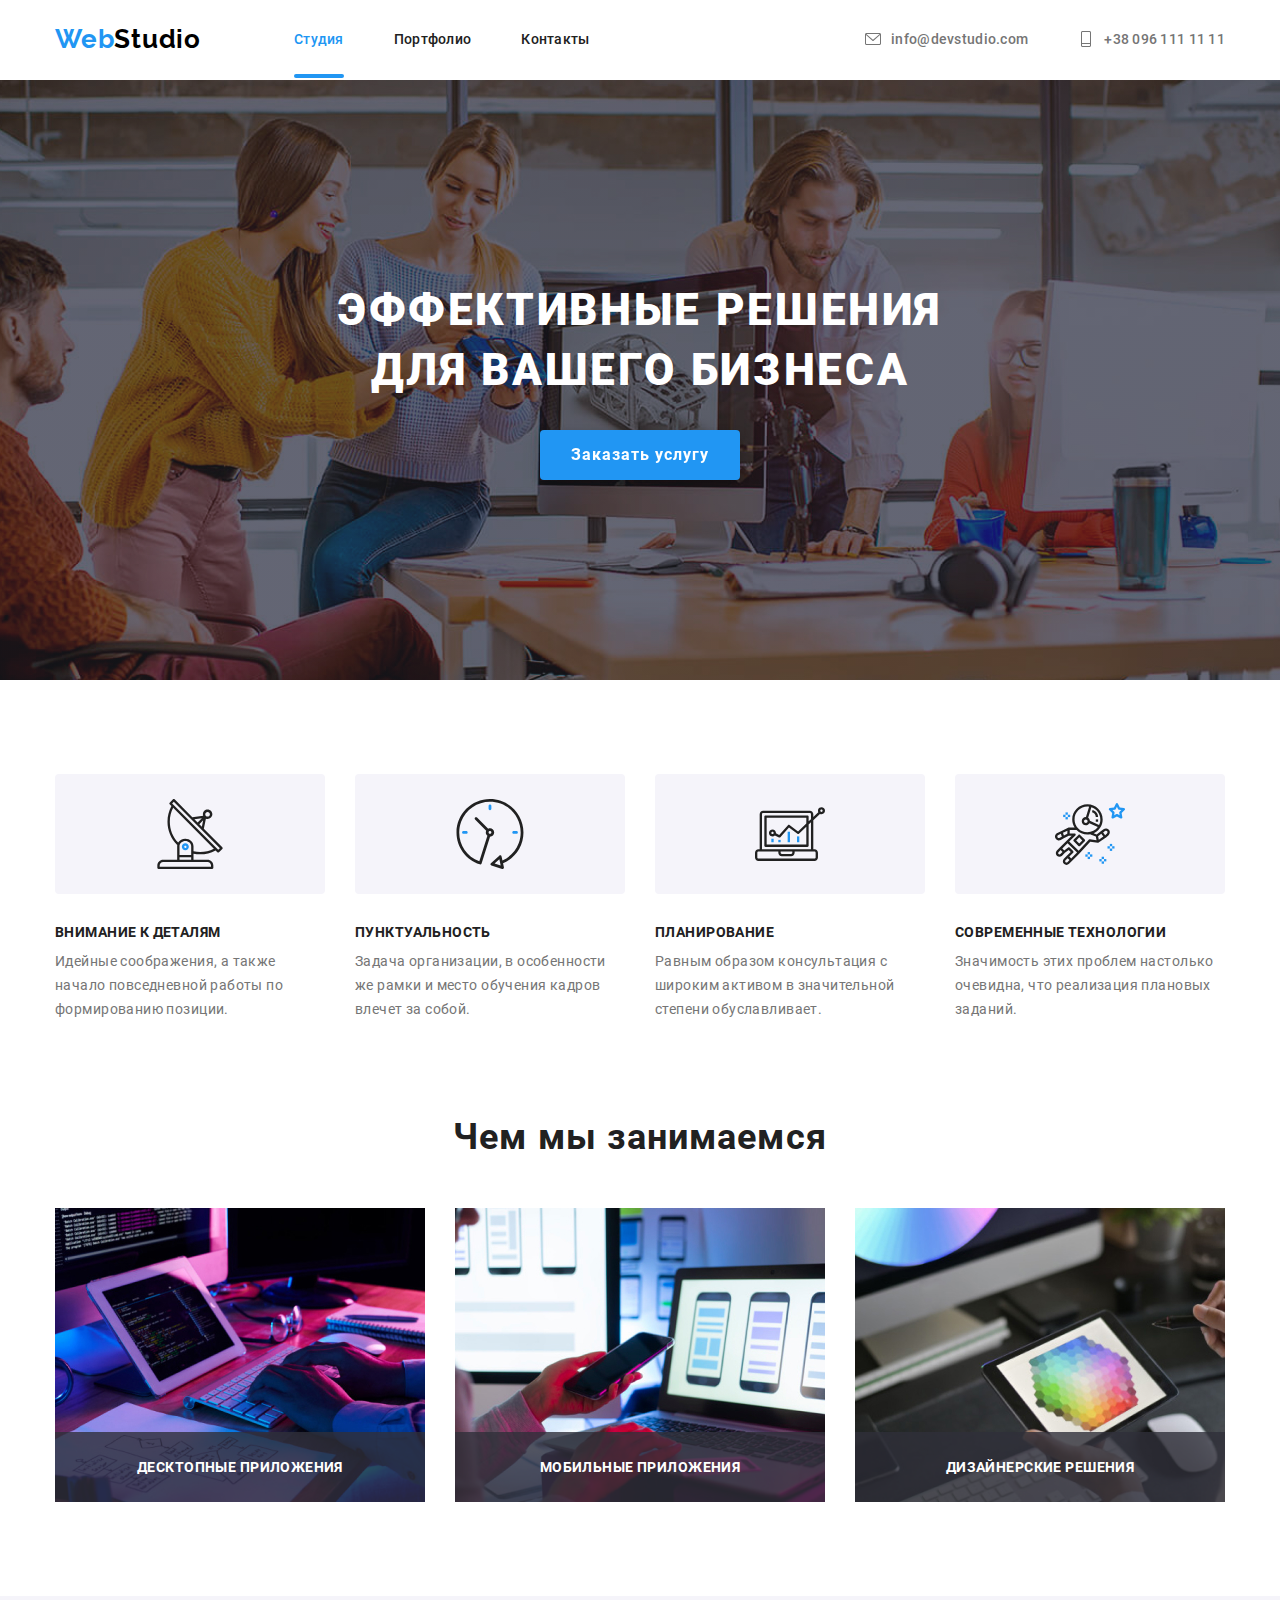
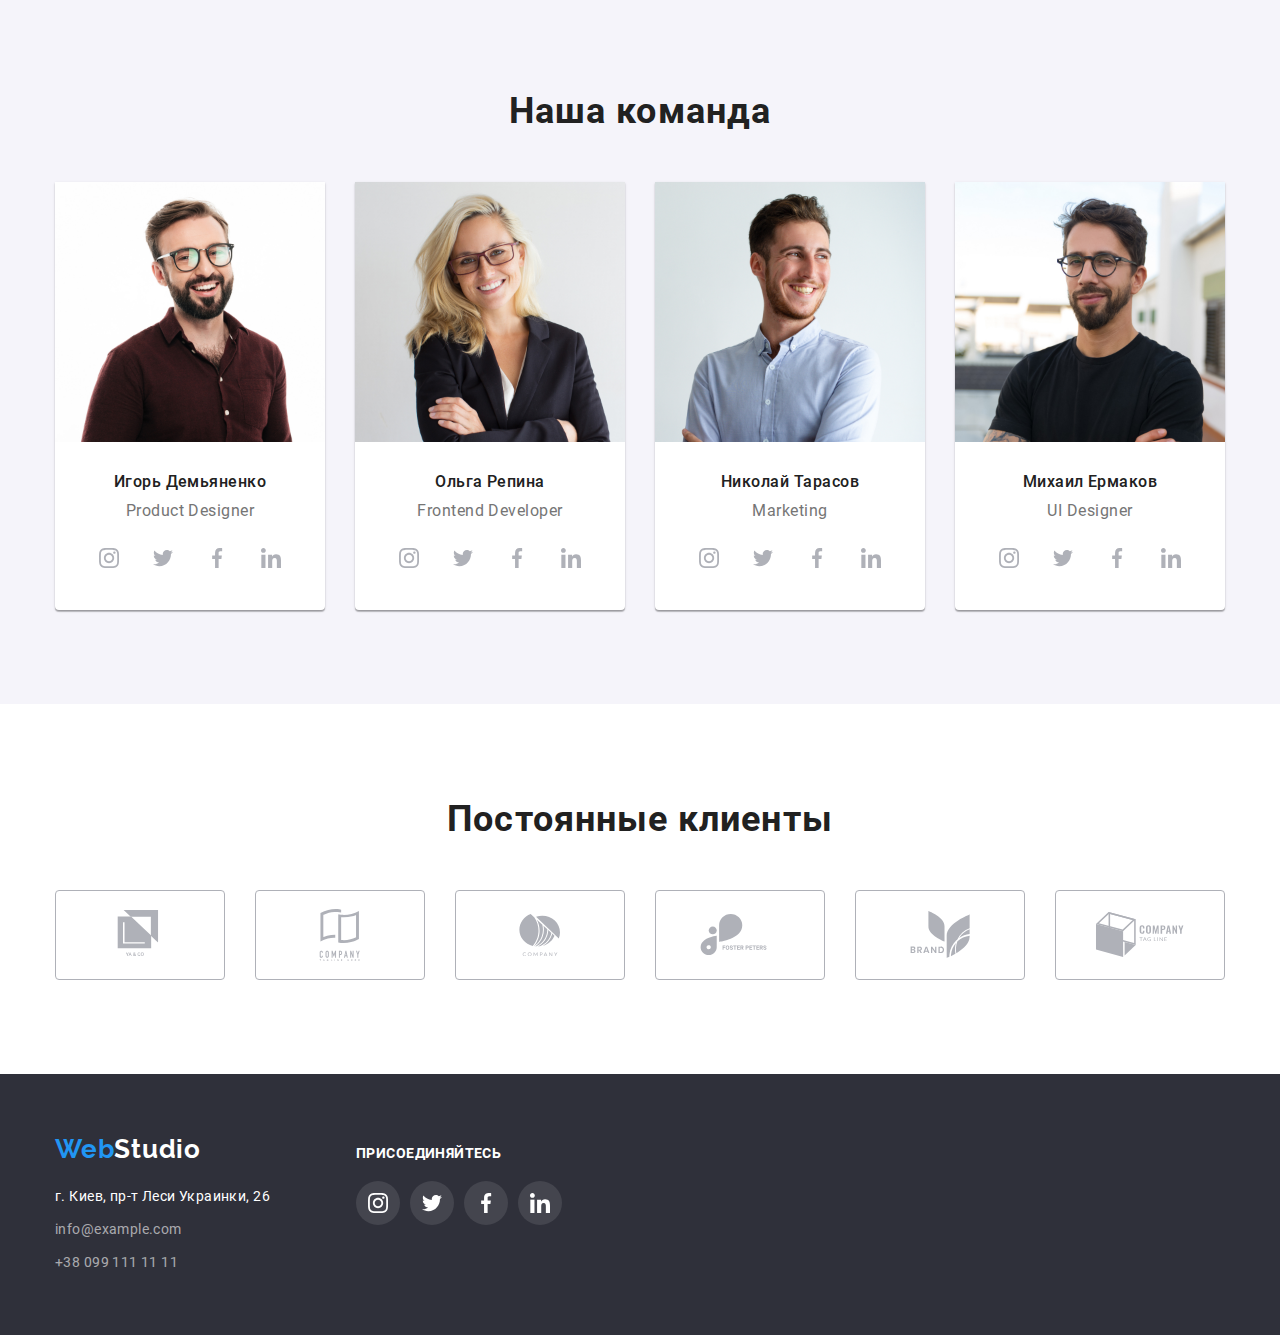
==== index.html @ 685f29b3 "hw6-1" ====
<!DOCTYPE html>
<html lang="ru">
<head>
    <meta charset="UTF-8">
    <meta name="description" content="Изучение основ HTML5 для новичков" />
    <link rel="stylesheet" href="https://cdnjs.cloudflare.com/ajax/libs/modern-normalize/1.0.0/modern-normalize.min.css">
    <link rel="stylesheet" href="./css/fonts.css">
    <link rel="stylesheet" href="./css/styles.css">
    <title>WebStudio</title>
    </head>
<body>
    <header class="header">
        <div class="container">
            <nav class="nav">
                <a href="./index.html" lang="en" class="logo"><span class="span-logo">Web</span>Studio</a>
                <ul class="nav-list">
                    <li class="nav-list-item">
                        <a href="index.html" class="link-nav current">Студия</a>
                    </li>
                    <li class="nav-list-item">
                        <a href="portfolio.html" class="link-nav">Портфолио</a>
                    </li>
                    <li class="nav-list-item">
                        <a href="#contacts" class="link-nav">Контакты</a>
                    </li>
                </ul>
            </nav>
            <address class="address">
                <ul class="list-address">
                    <li class="list-address-item">
                        <a href="mailto:info@devstudio.com" class="address-link">
                            <svg class="icon-add" width="16" height="20">
                                <use href="./images/sprite.svg#icon-envelope"></use>
                            </svg>
                            info@devstudio.com
                        </a>
                    </li>
                    <li class="list-address-item">
                        <a href="tel:+380961111111" class="address-link">
                            <svg class="icon-add" width="16" height="20">
                                <use href="./images/sprite.svg#icon-vector"></use>
                            </svg>
                            +38 096 111 11 11
                        </a>
                    </li>
                </ul>
            </address>
        </div>
    </header>
    <main>
        <!--HERO-->
        <section class="hero">
        <div class="hero-box container">
            <h1 class="hero-title">Эффективные решения<br>для вашего бизнеса</h1>
            <button type="button" class="hero-btn" data-modal-open>Заказать услугу</button>
        </div>
        </section>
        <!--PRIORITY-->
        <section class="priority">
            <div class="container">
            <h2 class="visually-hidden">Приоритеты</h2>
            <ul class="priority-list">
                <li class="priority-list-item">
                    <div class="icon-prior">
                    <svg class="prior-item" width="70" height="70">
                        <use href="./images/sprite.svg#icon-antenna-1"></use>
                    </svg>
                    </div>
                    <h3 class="priority-title">Внимание к деталям</h3>
                    <p class="priority-discription">Идейные соображения, а также начало повседневной работы по формированию позиции.</p>
                </li>
                <li class="priority-list-item">
                    <div class="icon-prior">
                        <svg class="prior-item" width="70" height="70">
                            <use href="./images/sprite.svg#icon-clock-1"></use>
                        </svg>
                    </div>
                    <h3 class="priority-title">Пунктуальность</h3>
                    <p class="priority-discription">Задача организации, в особенности же рамки и место обучения кадров влечет за собой.</p>
                </li>
                <li class="priority-list-item">
                    <div class="icon-prior">
                        <svg class="prior-item" width="70" height="70">
                            <use href="./images/sprite.svg#icon-diagram-1"></use>
                        </svg>
                    </div>
                    <h3 class="priority-title">Планирование</h3>
                    <p class="priority-discription">Равным образом консультация с широким активом в значительной степени обуславливает.</p>
                </li>
                <li class="priority-list-item">
                    <div class="icon-prior">
                        <svg class="prior-item" width="70" height="70">
                            <use href="./images/sprite.svg#icon-astronaut-1"></use>
                        </svg>
                    </div>
                    <h3 class="priority-title">Современные технологии</h3>
                    <p class="priority-discription">Значимость этих проблем настолько очевидна, что реализация плановых заданий.</p>
                </li>
            </ul>
            </div>
        </section>
        <!--OUR WORK-->
        <section class="work">
            <h2 class="work-title container">Чем мы занимаемся</h2>
            <div class="container">
            <ul class="work-list">
                <li class="work-list-item">
                    <div class="work-thumb">
                        <img class="work-img" src="./images/work/work1.jpg" alt="Печатает код" width="370" height="294">
                        <p class="work-img-title">Десктопные приложения</p>
                    </div>
                </li>
                <li class="work-list-item">
                    <div class="work-thumb">
                        <img class="work-img" src="./images/work/work2.jpg" alt="Синхронизирует девайсы" width="370" height="294">
                        <p class="work-img-title">Мобильные приложения</p>
                    </div>
                </li>
                <li class="work-list-item">
                    <div class="work-thumb">
                        <img class="work-img" src="./images/work/work3.jpg" alt="Подбирает цвет" width="370" height="294">
                        <p class="work-img-title">Дизайнерские решения</p>
                    </div>
                </li>
            </ul>
            </div>
        </section>
        <!--TEAM-->
        <section class="team">
            <div class="team-container container">
            <h2 class="team-title">Наша команда</h2>
            <ul class="team-list">
                <li class="team-list-item">
                        <img src="./images/team/team1.jpg" alt="Специалист команды">
                    <div class="team-contant">
                        <h3 class="team-list-title">Игорь Демьяненко</h3>
                        <p lang="en" class="team-discription">Product Designer</p>
                        <ul class="social-links">
                            <li class="social-link-item">
                                <a href="#" class="social-link">
                                    <svg class="social-icon">
                                        <use href="./images/sprite.svg#instagram"></use>
                                    </svg>
                                </a>
                            </li>
                            <li class="social-link-item">
                                <a href="#" class="social-link">
                                    <svg class="social-icon">
                                        <use href="./images/sprite.svg#twitter"></use>
                                    </svg>
                                </a>
                            </li>
                            <li class="social-link-item">
                                <a href="#" class="social-link">
                                    <svg class="social-icon">
                                        <use href="./images/sprite.svg#facebook"></use>
                                    </svg>
                                </a>
                            </li>
                            <li class="social-link-item">
                                <a href="#" class="social-link">
                                    <svg class="social-icon">
                                        <use href="./images/sprite.svg#linkedin"></use>
                                    </svg>
                                </a>
                            </li>
                        </ul>
                    </div>
                </li>

                <li class="team-list-item">
                        <img class="team-img" src="./images/team/team2.jpg" alt="Специалист команды">
                    <div class="team-contant">
                        <h3 class="team-list-title">Ольга Репина</h3>
                        <p lang="en" class="team-discription">Frontend Developer</p>
                        <ul class="social-links">
                            <li class="social-link-item">
                                <a href="#" class="social-link">
                                    <svg class="social-icon">
                                        <use href="./images/sprite.svg#instagram"></use>
                                    </svg>
                                </a>
                            </li>
                            <li class="social-link-item">
                                <a href="#" class="social-link">
                                    <svg class="social-icon">
                                        <use href="./images/sprite.svg#twitter"></use>
                                    </svg>
                                </a>
                            </li>
                            <li class="social-link-item">
                                <a href="#" class="social-link">
                                    <svg class="social-icon">
                                        <use href="./images/sprite.svg#facebook"></use>
                                    </svg>
                                </a>
                            </li>
                            <li class="social-link-item">
                                <a href="#" class="social-link">
                                    <svg class="social-icon">
                                        <use href="./images/sprite.svg#linkedin"></use>
                                    </svg>
                                </a>
                            </li>
                        </ul>
                    </div>
                </li>

                <li class="team-list-item">
                        <img class="team-img" src="./images/team/team3.jpg" alt="Специалист команды">
                    <div class="team-contant">
                        <h3 class="team-list-title">Николай Тарасов</h3>
                        <p lang="en" class="team-discription">Marketing</p>
                        <ul class="social-links">
                            <li class="social-link-item">
                                <a href="#" class="social-link">
                                    <svg class="social-icon">
                                        <use href="./images/sprite.svg#instagram"></use>
                                    </svg>
                                </a>
                            </li>
                            <li class="social-link-item">
                                <a href="#" class="social-link">
                                    <svg class="social-icon">
                                        <use href="./images/sprite.svg#twitter"></use>
                                    </svg>
                                </a>
                            </li>
                            <li class="social-link-item">
                                <a href="#" class="social-link">
                                    <svg class="social-icon">
                                        <use href="./images/sprite.svg#facebook"></use>
                                    </svg>
                                </a>
                            </li>
                            <li class="social-link-item">
                                <a href="#" class="social-link">
                                    <svg class="social-icon">
                                        <use href="./images/sprite.svg#linkedin"></use>
                                    </svg>
                                </a>
                            </li>
                        </ul>
                    </div>
                </li>

                <li class="team-list-item">
                        <img class="team-img" src="./images/team/team4.jpg" alt="Специалист команды">
                    <div class="team-contant">
                        <h3 class="team-list-title">Михаил Ермаков</h3>
                        <p lang="en" class="team-discription">UI Designer</p>
                        <ul class="social-links">
                            <li class="social-link-item">
                                <a href="#" class="social-link">
                                    <svg class="social-icon">
                                        <use href="./images/sprite.svg#instagram"></use>
                                    </svg>
                                </a>
                            </li>
                            <li class="social-link-item">
                                <a href="#" class="social-link">
                                    <svg class="social-icon">
                                        <use href="./images/sprite.svg#twitter"></use>
                                    </svg>
                                </a>
                            </li>
                            <li class="social-link-item">
                                <a href="#" class="social-link">
                                    <svg class="social-icon">
                                        <use href="./images/sprite.svg#facebook"></use>
                                    </svg>
                                </a>
                            </li>
                            <li class="social-link-item">
                                <a href="#" class="social-link">
                                    <svg class="social-icon">
                                        <use href="./images/sprite.svg#linkedin"></use>
                                    </svg>
                                </a>
                            </li>
                        </ul>
                    </div>
                </li>
            </ul>
            </div>
        </section>
        <!--CLIENTS-->
        <section class="clients">
            <h2 class="clients-title container">Постоянные клиенты</h2>
            <div class="container">
                <ul class="clients-list">
                    <li class="clients-list-item">
                        <a href="#" class="clients-link">
                            <svg class="clients-icon" wight="44.27" height="49.23">
                                <use href="./images/sprite.svg#client-logo-1"></use>
                            </svg>
                        </a>
                    </li>
                    <li class="clients-list-item">
                        <a href="#" class="clients-link">
                            <svg class="clients-icon" wight="40" height="52">
                                <use href="./images/sprite.svg#client-logo-2"></use>
                            </svg>
                        </a>
                    </li>
                    <li class="clients-list-item">
                        <a href="#" class="clients-link">
                            <svg class="clients-icon" wight="41" height="42.6">
                                <use href="./images/sprite.svg#client-logo-3"></use>
                            </svg>
                        </a>
                    </li>
                    <li class="clients-list-item">
                        <a href="#" class="clients-link">
                            <svg class="clients-icon" wight="79.66" height="42.02">
                                <use href="./images/sprite.svg#client-logo-4"></use>
                            </svg>
                        </a>
                    </li>
                    <li class="clients-list-item">
                        <a href="#" class="clients-link">
                            <svg class="clients-icon" wight="59" height="47">
                                <use href="./images/sprite.svg#client-logo-5"></use>
                            </svg>
                        </a>
                    </li>
                    <li class="clients-list-item">
                        <a href="#" class="clients-link">
                            <svg class="clients-icon" wight="88.48" height="45.44">
                                <use href="./images/sprite.svg#client-logo-6"></use>
                            </svg>
                        </a>
                    </li>
                </ul>
            </div>
        </section>
    </main>

    <footer id="contacts" class="footer">
        <div class="footer-box container">
            <div class="address-box">
            <a href="./index.html" lang="en" class="logo logo-dark"><span class="span-logo">Web</span>Studio</a>
            <address class="address">
                <ul class="footer-list">
                    <li class="footer-list-item">
                        <a href="https://goo.gl/maps/wBqnjVuJjJqZoF6Z9" target="_blank" rel="noreferrer noopener" class="map-link">г. Киев, пр-т Леси Украинки, 26</a>
                    </li>
                    <li class="footer-list-item">
                        <a href="mailto:info@example.com" class="footer-addres-link">info@example.com</a>
                    </li>
                    <li class="footer-list-item">
                        <a href="tel:+380961111111" class="footer-addres-link">+38 099 111 11 11</a>
                    </li>
                </ul>
            </address>
            </div>
            <div class="social-box">
                <p class="footer-title">присоединяйтесь</p>
                <ul class="social-links">
                    <li class="social-link-item">
                        <a href="#" class="social-link darklink">
                            <svg class="social-icon dark">
                                <use href="./images/sprite.svg#instagram"></use>
                            </svg>
                        </a>
                    </li>
                    <li class="social-link-item">
                        <a href="#" class="social-link darklink">
                            <svg class="social-icon dark">
                                <use href="./images/sprite.svg#twitter"></use>
                            </svg>
                        </a>
                    </li>
                    <li class="social-link-item">
                        <a href="#" class="social-link darklink">
                            <svg class="social-icon dark">
                                <use href="./images/sprite.svg#facebook"></use>
                            </svg>
                        </a>
                    </li>
                    <li class="social-link-item">
                        <a href="#" class="social-link darklink">
                            <svg class="social-icon dark">
                                <use href="./images/sprite.svg#linkedin"></use>
                            </svg>
                        </a>
                    </li>
                </ul>
            </div>
        </div>
    </footer>




    <div class="backdrop is-hidden" data-modal>
        <div class="modal">
            <button type="button" class="close-btn" data-modal-close>
                <svg class="close">
                    <use href="./images/sprite.svg#close"></use>
                </svg>
            </button>
        </div>
    </div>

    <script src="./js/modal.js"></script>
</body>
</html>
---- css/fonts.css ----
@font-face {
  font-family: 'Roboto';
  src: url('../fonts/Roboto-Bold.woff2') format('woff2'),
    url('../fonts/Roboto-Bold.woff') format('woff');
  font-weight: 700;
  font-style: normal;
}

@font-face {
  font-family: 'Roboto';
  src: url('../fonts/Roboto-Regular.woff2') format('woff2'),
    url('../fonts/Roboto-Regular.woff') format('woff');
  font-weight: 400;
  font-style: normal;
}

@font-face {
  font-family: 'Roboto';
  src: url('../fonts/Roboto-Black.woff2') format('woff2'),
    url('../fonts/Roboto-Black.woff') format('woff');
  font-weight: 900;
  font-style: normal;
}

@font-face {
  font-family: 'Roboto';
  src: url('../fonts/Roboto-Medium.woff2') format('woff2'),
    url('../fonts/Roboto-Medium.woff') format('woff');
  font-weight: 500;
  font-style: normal;
}

@font-face {
  font-family: 'Raleway';
  src: url('../fonts/Raleway-Bold.woff2') format('woff2'),
    url('../fonts/Raleway-Bold.woff') format('woff');
  font-weight: bold;
  font-style: normal;
}
---- css/styles.css ----
:root {
  --font-family: Roboto, sans-serif;
  --hover-color: #2196f3;
  --special-black-color: #212121;
  --margin-card: 30px;
  --icon-color: #afb1b8;
}

h1,
h2,
h3,
h4,
h5,
h6,
p {
  margin: 0;
}

ul,
ol {
  margin: 0;
  padding: 0;
}

img {
  display: block;
  max-width: 100%;
  height: auto;
}

.container {
  width: 1200px;
  margin: 0 auto;
  padding: 0 15px;
}

.visually-hidden {
  position: absolute;
  width: 1px;
  height: 1px;
  margin: -1px;
  padding: 0;
  overflow: hidden;
  border: 0;
  clip: rect(0 0 0 0);
}

a {
  text-decoration: none;
}

ul {
  list-style: none;
  padding: 0;
}

address {
  font-style: normal;
}

/*========HEADER========*/

.header {
  padding-top: 24px;
  padding-bottom: 25px;
}

.header .container {
  display: flex;
  align-items: center;
}

.nav,
.nav-list,
.list-address {
  display: flex;
  align-items: center;
}

.nav-list-item:not(:last-child) {
  margin-right: 50px;
}
.address {
  margin-left: auto;
}

.logo {
  margin-right: 93px;

  font-family: Raleway, sans-serif;
  font-style: normal;
  font-weight: 700;
  font-size: 26px;
  line-height: 1.192;
  letter-spacing: 0.03em;
  color: #000000;
}
.logo-dark {
  color: #ffffff;
}

.span-logo {
  font-family: Raleway, sans-serif;
  font-style: normal;
  font-weight: 700;
  font-size: 26px;
  line-height: 1.192;
  letter-spacing: 0.03em;
  color: var(--hover-color);
}

.link-nav {
  font-family: var(--font-family);
  font-style: normal;
  font-weight: 500;
  font-size: 14px;
  line-height: 1.143;
  letter-spacing: 0.02em;
  color: var(--special-black-color);
  position: relative;
  padding-bottom: 31px;
  transition: color 250ms cubic-bezier(0.4, 0, 0.2, 1);
}

.nav-list {
  display: flex;
}

.address-link {
  font-family: var(--font-family);
  font-style: normal;
  font-weight: 500;
  font-size: 14px;
  line-height: 1.143;
  letter-spacing: 0.02em;
  color: #757575;
}

.address-link {
  display: flex;
  align-items: center;
  transition: color 250ms cubic-bezier(0.4, 0, 0.2, 1);
}

.icon-add {
  margin-right: 10px;
  fill: currentColor;
}

.icon-add:hover,
.icon-add:focus {
  fill: var(--hover-color);
}

.list-address-item:not(:last-child) {
  margin-right: 50px;
}

.link-nav:hover,
.link-nav:focus,
.address-link:hover,
.address-link:focus,
.footer-addres-link:hover,
.footer-addres-link:focus,
.map-link:hover,
.map-link:focus {
  color: var(--hover-color);
}

.current {
  color: var(--hover-color);
}

.current::after {
  content: '';
  position: absolute;
  left: 0;
  bottom: 0px;
  display: block;
  width: 100%;
  height: 4px;
  background: var(--hover-color);
  border-radius: 4px;
}

/*========HERO========*/

.hero {
  margin-left: auto;
  margin-right: auto;
  padding-top: 200px;
  padding-bottom: 200px;
  max-width: 1600px;
  background: #2f303a;

  background-image: linear-gradient(
      rgba(47, 48, 58, 0.4),
      rgba(47, 48, 58, 0.4)
    ),
    url(../images/hero/hero-bg.jpg);
  background-position: center;
  background-repeat: no-repeat;
}

.hero-box {
  text-align: center;
  display: block;
}

.hero-title {
  margin-bottom: 30px;
}

.hero-title {
  font-family: var(--font-family);
  font-style: normal;
  font-weight: 900;
  font-size: 44px;
  line-height: 1.364;
  text-align: center;
  letter-spacing: 0.06em;
  text-transform: uppercase;
  color: #ffffff;
}

.hero-btn {
  min-width: 200px;
  min-height: 50px;
  filter: drop-shadow(0px 4px 4px rgba(0, 0, 0, 0.25));
  border: 0px;
  padding: 0px;
  cursor: pointer;

  background: var(--hover-color);
  font-family: var(--font-family);
  font-style: normal;
  font-weight: 700;
  font-size: 16px;
  line-height: 1.875;
  align-items: center;
  text-align: center;
  letter-spacing: 0.06em;
  border-radius: 4px;
  color: #ffffff;
}

/*========PRIORITY========*/

.priority {
  padding-top: 94px;
  padding-bottom: 94px;
}

.priority-list {
  display: flex;
}

.priority-list-item {
  width: 270px;
}

.priority-list-item:not(:last-child) {
  margin-right: 30px;
}

.priority-title {
  margin-bottom: 10px;
  font-family: var(--font-family);
  font-style: normal;
  font-weight: 700;
  font-size: 14px;
  line-height: 1.143;
  letter-spacing: 0.03em;
  text-transform: uppercase;
  color: var(--special-black-color);
}
.priority-discription {
  font-family: var(--font-family);
  font-style: normal;
  font-weight: 400;
  font-size: 14px;
  line-height: 1.714;
  letter-spacing: 0.03em;
  color: #757575;
}

.icon-prior {
  padding: 25px 100px;
  width: 270px;
  height: 120px;
  background: #f5f4fa;
  border-radius: 4px;

  margin-bottom: 30px;
}

/*========WORK========*/

.work {
  padding-bottom: 94px;
}

.work-title,
.team-title,
.clients-title {
  font-family: var(--font-family);
  font-style: normal;
  font-weight: 700;
  font-size: 36px;
  line-height: 1.167;
  text-align: center;
  letter-spacing: 0.03em;
  color: var(--special-black-color);
}

.work-title {
  margin-bottom: 50px;
}

.work-list {
  display: flex;
  align-items: center;
  justify-content: center;
}

.work-list-item:not(:last-child) {
  margin-right: 30px;
}

.work-thumb {
  position: relative;
}

.work-img-title {
  position: absolute;
  bottom: 0;
  left: 0;
  width: 100%;
  height: 70px;
  font-family: var(--font-family);
  font-style: normal;
  font-weight: bold;
  font-size: 14px;
  line-height: 16px;
  text-align: center;
  letter-spacing: 0.03em;
  color: #ffffff;
  text-transform: uppercase;
  background: rgba(47, 48, 58, 0.8);
  padding-top: 27px;
  padding-bottom: 27px;
}

/*========TEAM========*/
.team {
  background: #f5f4fa;
  padding-top: 94px;
  padding-bottom: 94px;
}

.team-title {
  margin-bottom: 50px;
}

.team-contant {
  padding-top: 30px;
  padding-bottom: 30px;
}

.team-list {
  display: flex;
  flex-wrap: wrap;
  margin-left: calc(-1 * var(--margin-card));
}

.team-list-item {
  margin-left: var(--margin-card);
  flex-basis: calc(100% / 4 - var(--margin-card));
  width: 270px;
  box-shadow: 0px 1px 3px rgba(0, 0, 0, 0.12), 0px 1px 1px rgba(0, 0, 0, 0.14),
    0px 2px 1px rgba(0, 0, 0, 0.2);
  border-radius: 0px 0px 4px 4px;
  overflow: hidden;
  background-color: #fff;
}

.team-list-title {
  margin-bottom: 10px;
  font-family: var(--font-family);
  font-style: normal;
  font-weight: 500;
  font-size: 16px;
  line-height: 1.188;
  text-align: center;
  letter-spacing: 0.03em;
  color: var(--special-black-color);
}

.team-discription {
  font-family: var(--font-family);
  font-style: normal;
  font-weight: 400;
  font-size: 16px;
  line-height: 1.188;
  text-align: center;
  letter-spacing: 0.03em;
  color: #757575;
  margin-bottom: 16px;
}

.social-links {
  display: flex;
  justify-content: center;
}

.social-link-item:not(:last-child) {
  margin-right: 10px;
}

.social-link {
  display: flex;
  justify-content: center;
  align-items: center;
  width: 44px;
  height: 44px;
  border-radius: 50%;
  background-color: #fff;
  transition: background-color 250ms cubic-bezier(0.4, 0, 0.2, 1);
}

.social-icon {
  width: 20px;
  height: 20px;
  fill: var(--icon-color);
  transition: fill 250ms cubic-bezier(0.4, 0, 0.2, 1);
}

.social-link:hover .social-icon,
.social-link:focus .social-icon {
  fill: #ffffff;
}

.social-link:hover,
.social-link:focus {
  background-color: var(--hover-color);
}

/* =======CLIENTS======= */

.clients {
  padding-top: 94px;
  padding-bottom: 94px;
}

.clients-title {
  margin-bottom: 50px;
}

.clients-list {
  display: flex;
  justify-content: center;
  align-items: center;
  margin-left: -30px;
}

.clients-list-item {
  margin-left: 30px;
}

.clients-link {
  display: flex;
  justify-content: center;
  align-items: center;
  width: 170px;
  height: 90px;
  border: 1px solid var(--icon-color);
  box-sizing: border-box;
  border-radius: 4px;
  transition: border-color 250ms cubic-bezier(0.4, 0, 0.2, 1);
}

.clients-icon {
  fill: var(--icon-color);
  transition: fill 250ms cubic-bezier(0.4, 0, 0.2, 1);
}

.clients-link:hover .clients-icon,
.clients-link:focus .clients-icon {
  fill: var(--hover-color);
}

.clients-link:hover,
.clients-link:focus {
  border-color: var(--hover-color);
}

/*========FOOTER========*/

.map-link {
  font-family: var(--font-family);
  font-style: normal;
  font-weight: 400;
  font-size: 14px;
  line-height: 1.714;
  letter-spacing: 0.03em;
  color: #ffffff;
  transition: color 250ms cubic-bezier(0.4, 0, 0.2, 1);
}

.footer-addres-link {
  font-family: var(--font-family);
  font-style: normal;
  font-weight: 400;
  font-size: 14px;
  line-height: 1.714;
  letter-spacing: 0.03em;
  color: rgba(255, 255, 255, 0.6);
  transition: color 250ms cubic-bezier(0.4, 0, 0.2, 1);
}

.logo-dark {
  display: inline-block;
  margin-right: 0;
  margin-bottom: 20px;
}

.footer {
  padding-top: 60px;
  padding-bottom: 60px;
  background: #2f303a;
}

.footer-list-item {
  width: 231px;
}

.footer-list-item:not(:last-child) {
  margin-bottom: 9px;
}

.footer-box {
  display: flex;
  align-items: baseline;
}

.address-box {
  margin-right: 70px;
}

.footer-title {
  font-family: Roboto;
  font-style: normal;
  font-weight: bold;
  font-size: 14px;
  line-height: 1.143;
  letter-spacing: 0.03em;
  text-transform: uppercase;
  color: #ffffff;

  display: inline-block;
  margin-bottom: 20px;
}

.dark {
  fill: #fff;
}

.darklink {
  background-color: rgba(255, 255, 255, 0.1);
}

/*========PORTFOLIO========*/

.portfolio {
  padding-top: 94px;
  padding-bottom: 94px;
}

.header-port {
  border-bottom: 1px solid #ececec;
}

.portfolio-hero-list {
  display: flex;
  justify-content: center;
  margin-bottom: 50px;
}

.portfolio-hero-list-item:not(:last-child) {
  margin-right: 8px;
}

.portfolio-btn {
  font-family: var(--font-family);
  font-style: normal;
  font-weight: 500;
  font-size: 16px;
  line-height: 1.625;
  text-align: center;
  color: #ffffff;

  padding: 6px 22px;
  border: 0;

  min-width: 73px;
  min-height: 38px;
}

.portfolio-btn {
  background: #f5f4fa;
  border-radius: 4px;
  color: var(--special-black-color);
  transition-property: background, box-shadow, border-radius, color;
  transition-duration: 250ms;
  transition-timing-function: cubic-bezier(0.4, 0, 0.2, 1);
}

.portfolio-btn:hover,
.portfolio-btn:focus {
  background: var(--hover-color);
  box-shadow: 0px 3px 1px rgba(0, 0, 0, 0.1), 0px 1px 2px rgba(0, 0, 0, 0.08),
    0px 2px 2px rgba(0, 0, 0, 0.12);
  border-radius: 4px;
  color: #ffffff;
}

.portfolio-title {
  font-family: var(--font-family);
  font-style: normal;
  font-weight: 700;
  font-size: 18px;
  line-height: 2;
  letter-spacing: 0.06em;
  color: var(--special-black-color);

  margin-bottom: 4px;
}

.portfolio-discription {
  font-family: var(--font-family);
  font-style: normal;
  font-weight: 400;
  font-size: 16px;
  line-height: 1.875;
  letter-spacing: 0.03em;
  color: #757575;
}

.portfolio-list {
  display: flex;
  flex-wrap: wrap;
  margin-left: calc(-1 * var(--margin-card));
  margin-top: calc(-1 * var(--margin-card));
}

.portfolio-list-item {
  width: 370px;
  margin-left: var(--margin-card);
  margin-top: var(--margin-card);
  border: 1px solid #eeeeee;
  transition: box-shadow 250ms cubic-bezier(0.4, 0, 0.2, 1);
}

.portfolio-list-item:hover {
  box-shadow: 0px 1px 1px rgba(0, 0, 0, 0.12), 0px 4px 4px rgba(0, 0, 0, 0.06),
    1px 4px 6px rgba(0, 0, 0, 0.16);
}

.port-list-link {
  display: block;
  transition: box-shadow 250ms cubic-bezier(0.4, 0, 0.2, 1);
}

.port-list-link:focus {
  box-shadow: 0px 1px 1px rgba(0, 0, 0, 0.12), 0px 4px 4px rgba(0, 0, 0, 0.06),
    1px 4px 6px rgba(0, 0, 0, 0.16);
}

.port-content {
  padding-top: 20px;
  padding-bottom: 20px;
  padding-left: 24px;
}

.port-thumb {
  position: relative;
  overflow: hidden;
}
.overlay {
  position: absolute;
  top: 0;
  left: 0;
  width: 100%;
  height: 100%;
  background: rgba(33, 150, 243, 0.9);
  color: #ffffff;

  transform: translateY(100%);

  opacity: 0;
  visibility: hidden;
  pointer-events: none;

  transition-property: opacity, visibility, pointer-event, transform;
  transition-duration: 250ms;
  transition-timing-function: cubic-bezier(0.4, 0, 0.2, 1);

  display: flex;
  justify-content: center;
  align-items: center;
  padding-left: 24px;
  padding-right: 24px;

  font-family: var(--font-family);
  font-style: normal;
  font-weight: normal;
  font-size: 18px;
  line-height: 1.556;
  letter-spacing: 0.03em;
}

.portfolio-list-item:hover .overlay {
  opacity: 1;
  visibility: visible;
  pointer-events: auto;
  transform: translateY(0%);
}

.port-list-link:focus .overlay {
  opacity: 1;
  visibility: visible;
  pointer-events: auto;
  transform: translateY(0%);
}

/*========MODAL========*/

.backdrop {
  position: fixed;
  top: 0;
  left: 0;
  width: 100%;
  height: 100%;
  background-color: rgba(0, 0, 0, 0.2);
  opacity: 1;
}

.modal {
  position: absolute;
  top: 50%;
  left: 50%;
  transform: translate(-50%, -50%);

  width: 528px;
  height: 581px;
  background-color: #ffffff;
}

.backdrop.is-hidden {
  opacity: 0;
  pointer-events: none;
}

.close-btn {
  position: absolute;
  top: 8px;
  right: 8px;

  display: flex;
  justify-content: center;
  align-items: center;

  width: 30px;
  height: 30px;

  background-color: #ffffff;
  border: 1px solid rgba(0, 0, 0, 0.1);
  border-radius: 50%;
  padding: 0;
}

.close {
  width: 18px;
  height: 18px;
}
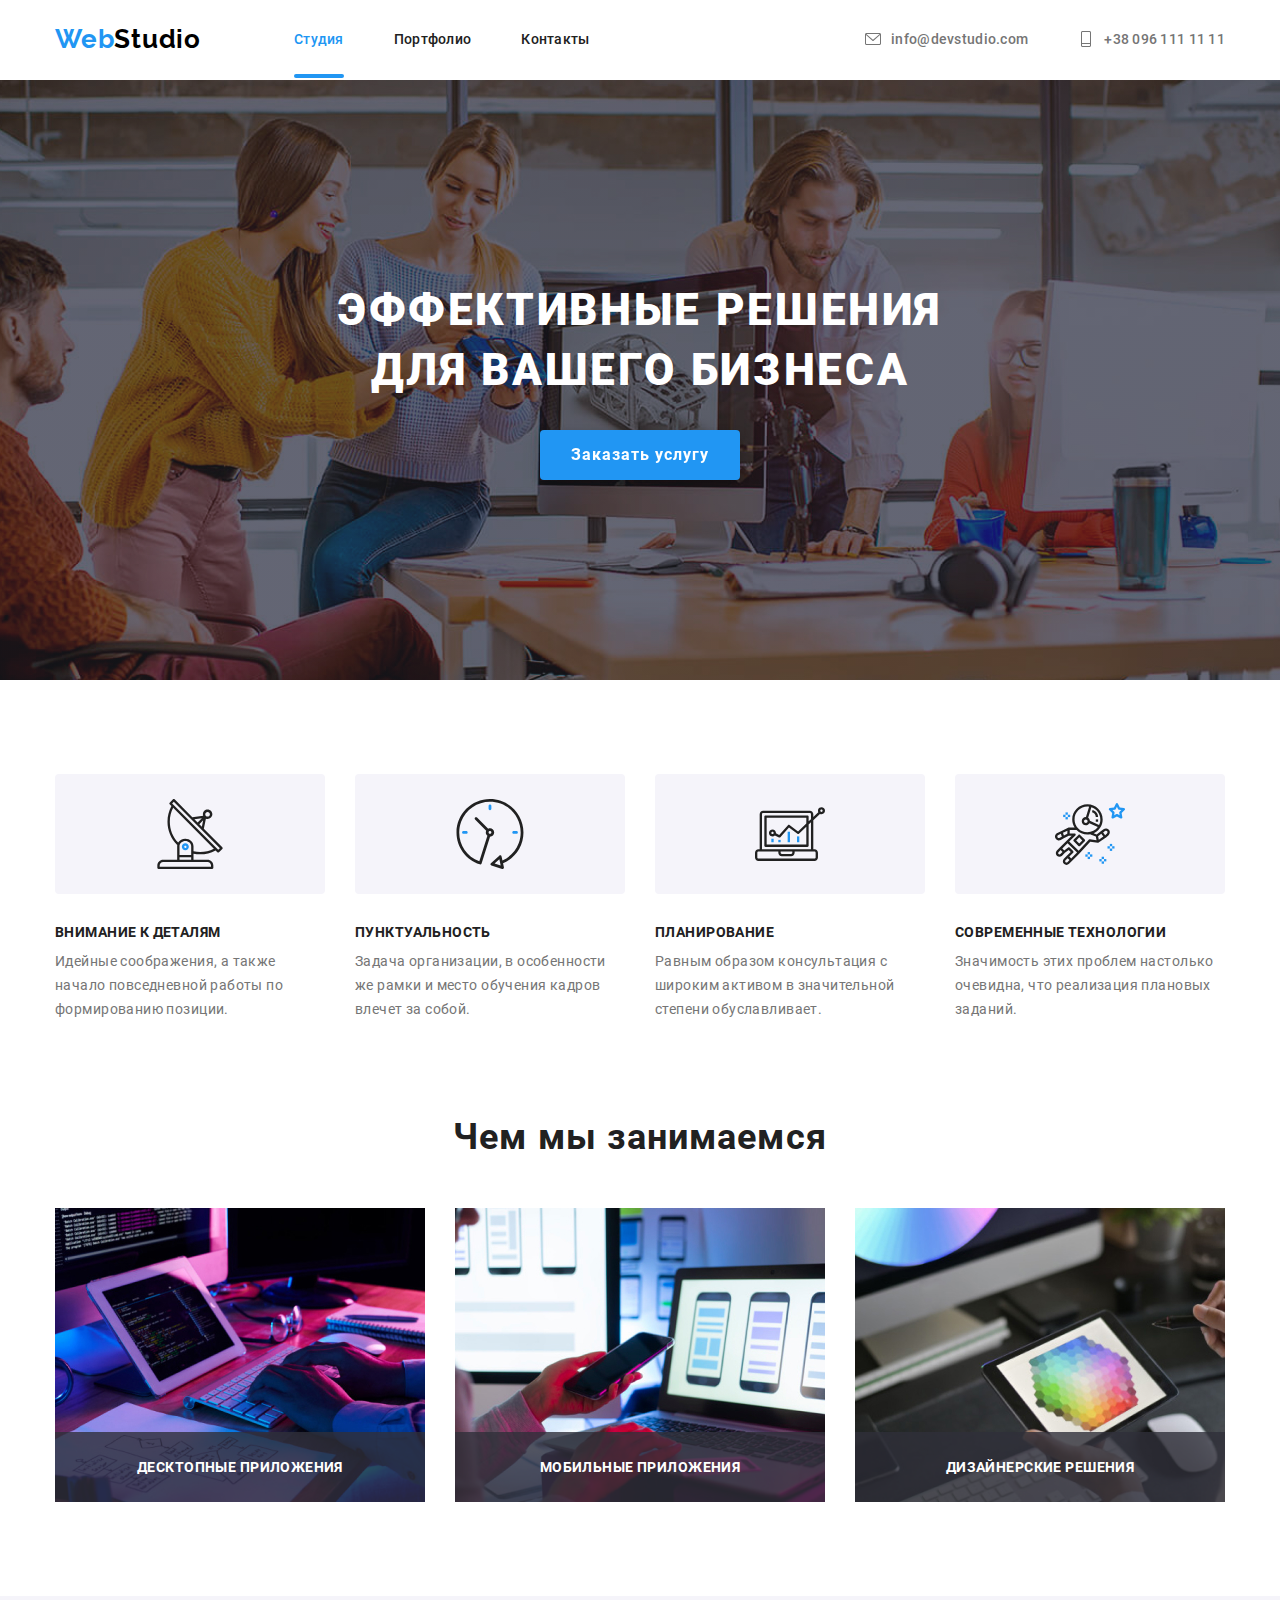
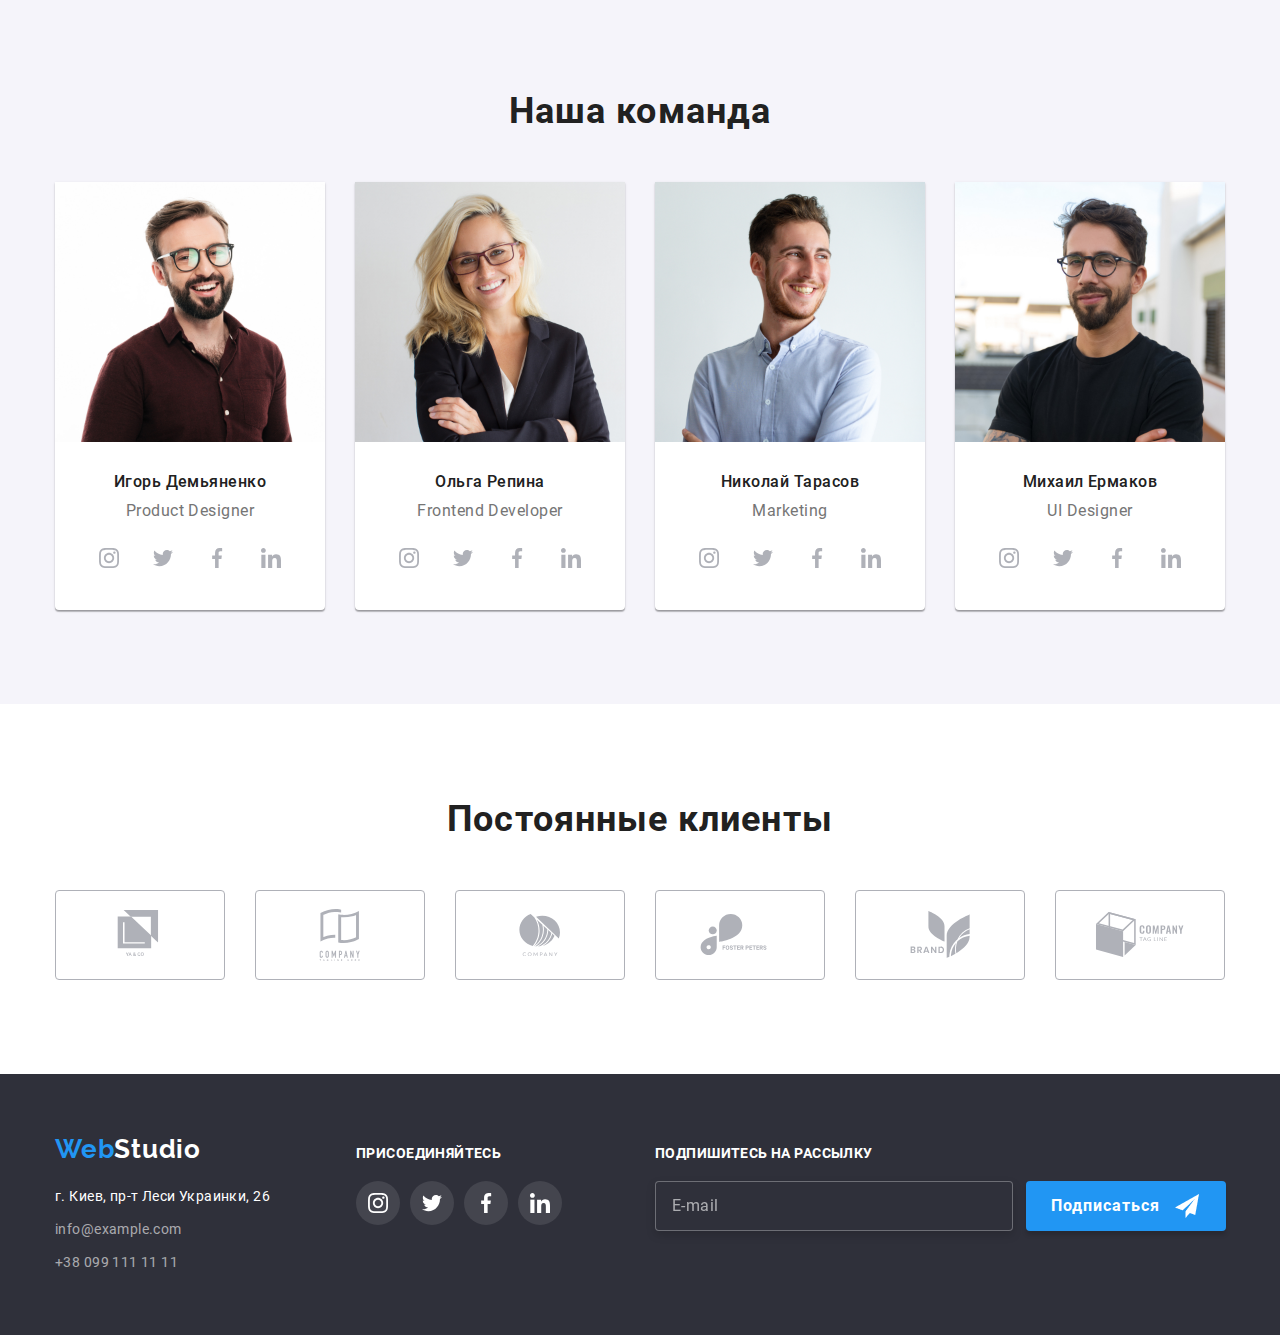
==== commit f25c35d2: "hw6-3" ====
--- a/index.html
+++ b/index.html
@@ -387,6 +387,13 @@
                     </li>
                 </ul>
             </div>
+            <div class="footer-form">
+                <p class="footer-form-title">Подпишитесь на рассылку</p>
+                <form action="#" class="footer-modal-form">
+                    <input type="email" name="user-mail" placeholder="E-mail" class="footer-modal-text">
+                    <button type="submit" class="footer-modal-btn">Подписаться<span class="modal-btn-img"></span></button>
+                </form>
+            </div>
         </div>
     </footer>
 
@@ -400,6 +407,28 @@
                     <use href="./images/sprite.svg#close"></use>
                 </svg>
             </button>
+            <form class="modal-form">
+                <p class="modal-title">Оставьте свои данные, мы вам перезвоним</p>
+                <label for="name" class="modal-field">
+                    Имя
+                    <input type="text" name="name" id="name" class="modal-text">
+                </label>
+                <label for="phone" class="modal-field">
+                    Телефон
+                    <input type="tel" name="phone" id="phone" class="modal-text">
+                </label>
+                <label for="mail" class="modal-field">
+                    Почта
+                    <input type="email" name="mail" id="mail" class="modal-text">
+                </label>
+                <label for="comment" class="modal-field textarea">
+                    Коментарий
+                    <textarea name="comment" id="comment" class="modal-text-field"></textarea>
+                </label>
+                <input type="checkbox" name="policy" value="accept-policy" class="modal-policy">
+                <label for="" class="modal-policy-text">Соглашаюсь с рассылкой и принимаю <a href="#">Условия договора</a></label>
+                <button type="submit" class="modal-form-btn">Отправить</button>
+            </form>
         </div>
     </div>
 
--- a/css/styles.css
+++ b/css/styles.css
@@ -548,9 +548,9 @@
 }
 
 .footer-title {
-  font-family: Roboto;
-  font-style: normal;
-  font-weight: bold;
+  font-family: var(--font-family);
+  font-style: normal;
+  font-weight: 700;
   font-size: 14px;
   line-height: 1.143;
   letter-spacing: 0.03em;
@@ -567,6 +567,97 @@
 
 .darklink {
   background-color: rgba(255, 255, 255, 0.1);
+}
+
+.social-box {
+  margin-right: 93px;
+}
+
+.footer-form {
+  align-items: center;
+  justify-content: center;
+}
+
+.footer-form-title {
+  font-family: var(--font-family);
+  font-style: normal;
+  font-weight: 700;
+  font-size: 14px;
+  line-height: 1.143;
+  letter-spacing: 0.03em;
+  text-transform: uppercase;
+  color: #ffffff;
+  display: inline-block;
+  margin-bottom: 20px;
+}
+
+.footer-modal-form {
+  display: flex;
+}
+
+.footer-modal-text {
+  padding: 15px 16px;
+  color: #ffffff;
+  outline: none;
+}
+
+.footer-modal-text:focus {
+  border: 1px solid #ffffff;
+}
+
+.footer-modal-text::placeholder {
+  font-family: var(--font-family);
+  font-style: normal;
+  font-weight: 400;
+  font-size: 16px;
+  line-height: 1.25;
+  letter-spacing: 0.03em;
+  color: rgba(255, 255, 255, 0.6);
+}
+
+.footer-modal-btn {
+  display: inline-flex;
+  align-items: center;
+  font-weight: bold;
+  font-family: var(--font-family);
+  font-size: 16px;
+  line-height: 1.88;
+  text-align: center;
+  letter-spacing: 0.06em;
+  color: #ffffff;
+  background-color: var(--hover-color);
+  box-shadow: 0px 4px 4px rgba(0, 0, 0, 0.15);
+  border-radius: 4px;
+  border: 1px solid transparent;
+  padding: 10px 24px;
+  margin-left: 13px;
+
+  width: 200px;
+  height: 50px;
+
+  cursor: pointer;
+}
+
+.modal-btn-img {
+  display: inline-block;
+  width: 24px;
+  height: 24px;
+  background-image: url('../images/modal/modal-icon.png');
+  background-repeat: no-repeat;
+  background-position: right center;
+
+  margin-left: 15px;
+}
+
+.footer-modal-text {
+  width: 358px;
+  height: 50px;
+  border: 1px solid rgba(255, 255, 255, 0.3);
+  box-sizing: border-box;
+  filter: drop-shadow(0px 4px 4px rgba(0, 0, 0, 0.15));
+  border-radius: 4px;
+
+  background-color: #2f303a;
 }
 
 /*========PORTFOLIO========*/
@@ -754,6 +845,8 @@
   width: 528px;
   height: 581px;
   background-color: #ffffff;
+
+  padding: 40px;
 }
 
 .backdrop.is-hidden {
@@ -783,3 +876,55 @@
   width: 18px;
   height: 18px;
 }
+
+.modal-title {
+  font-family: var(--font-family);
+  font-style: normal;
+  font-weight: 700;
+  font-size: 20px;
+  line-height: 1.15;
+  text-align: center;
+  letter-spacing: 0.03em;
+  color: #212121;
+
+  margin-bottom: 12px;
+}
+
+.modal-form {
+  display: flex;
+  flex-direction: column;
+}
+
+.modal-text {
+  width: 100%;
+  height: 40px;
+  margin-top: 4px;
+
+  border: 1px solid rgba(33, 33, 33, 0.2);
+  border-radius: 4px;
+}
+
+.modal-text-field {
+  width: 100%;
+  height: 120px;
+  resize: none;
+
+  border: 1px solid rgba(33, 33, 33, 0.2);
+  border-radius: 4px;
+  padding: 0;
+  margin-top: 4px;
+}
+
+.modal-field {
+  font-family: var(--font-family);
+  font-style: normal;
+  font-weight: 400;
+  font-size: 12px;
+  letter-spacing: 0.01em;
+  color: #757575;
+  margin-bottom: 10px;
+}
+
+.textarea {
+  margin-bottom: 20px;
+}
